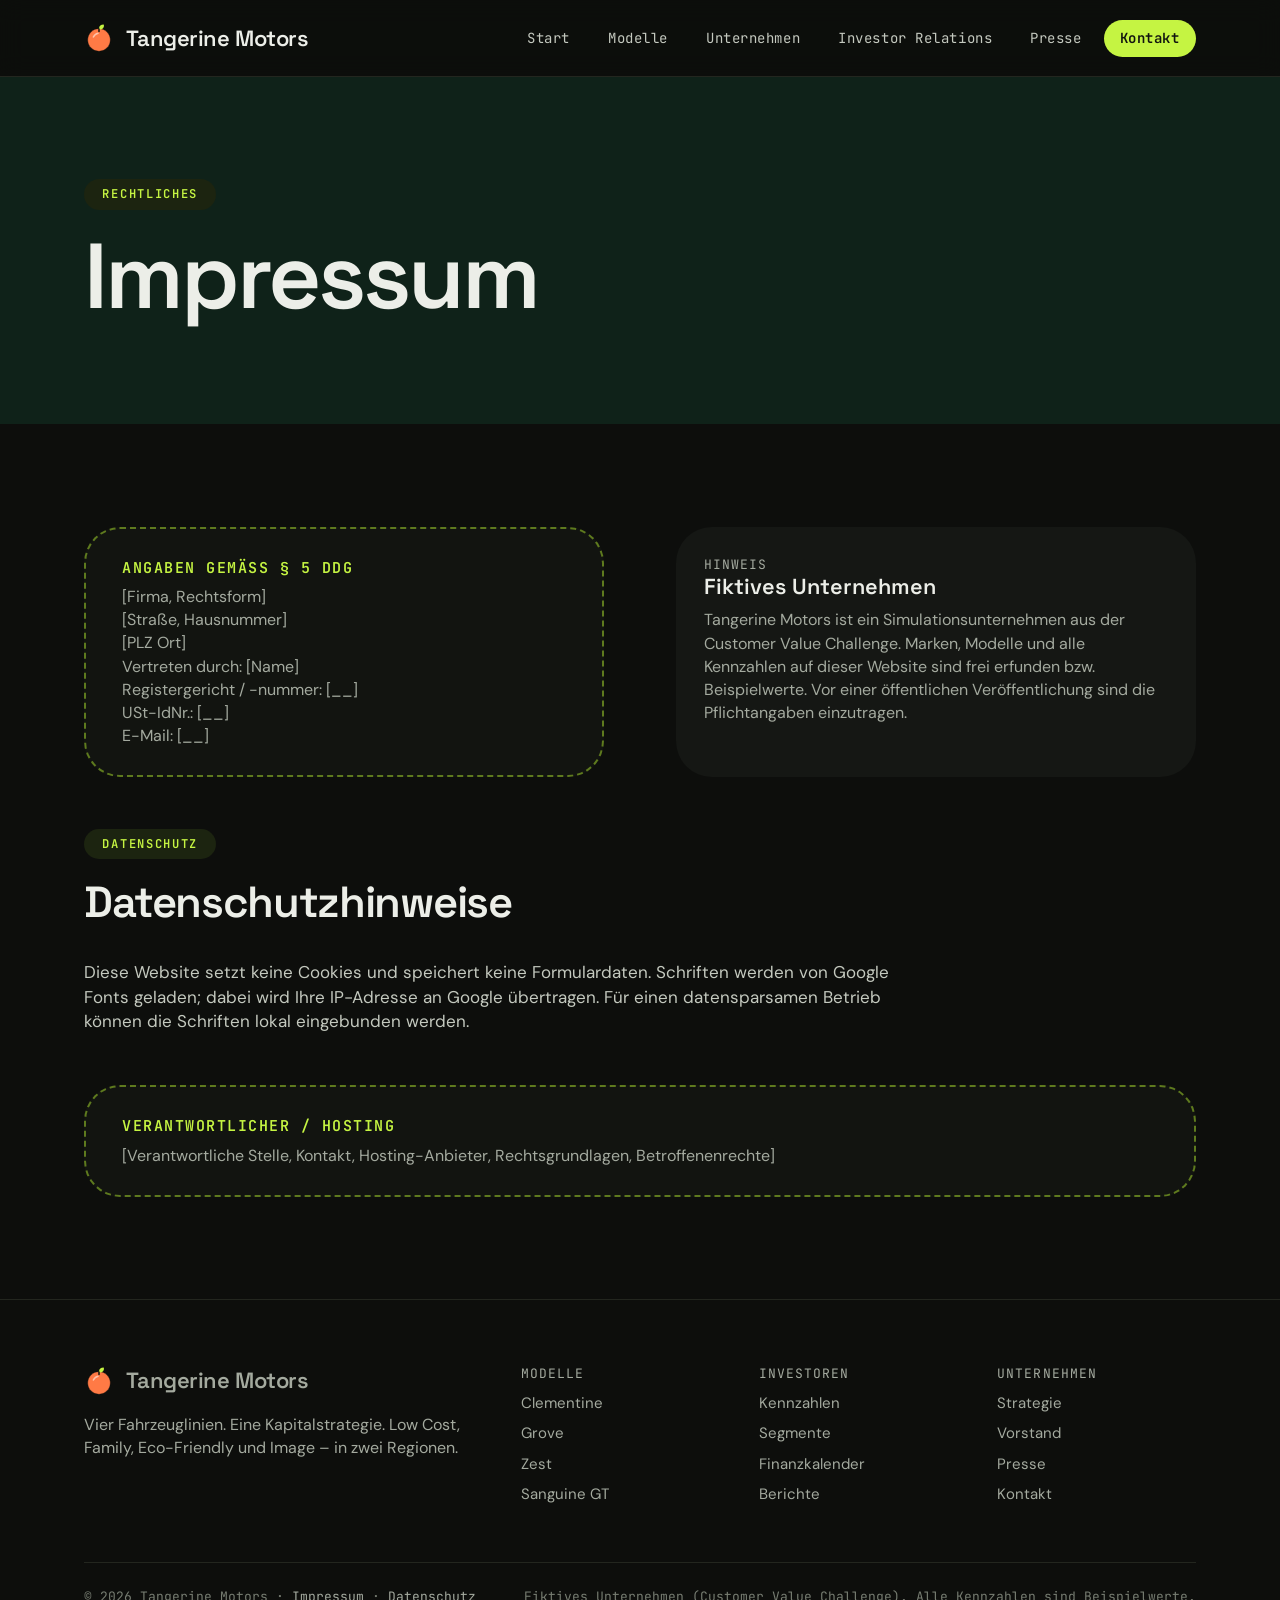
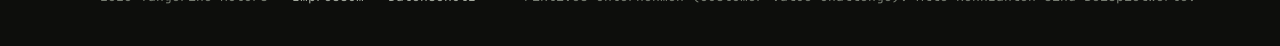
==== impressum.html @ b323f4da "Tangerine Motors Website: Start, Modelle, Unternehmen, Investor Relations, Presse, Kontakt Co-Author" ====
<!DOCTYPE html>
<html lang="de">
<head>
<meta charset="utf-8">
<meta name="viewport" content="width=device-width, initial-scale=1">
<title>Impressum &amp; Datenschutz – Tangerine Motors</title>
<meta name="description" content="Impressum und Datenschutzhinweise von Tangerine Motors.">
<meta name="theme-color" content="#0D0E0C">
<link rel="icon" href="assets/favicon.svg" type="image/svg+xml">
<link rel="preconnect" href="https://fonts.googleapis.com"><link rel="preconnect" href="https://fonts.gstatic.com" crossorigin><link href="https://fonts.googleapis.com/css2?family=Space+Grotesk:wght@400..700&family=DM+Sans:wght@400;600&family=JetBrains+Mono:wght@400;600&display=swap" rel="stylesheet">
<link rel="stylesheet" href="assets/site.css">
</head>
<body>
<a class="skip" href="#main">Zum Inhalt springen</a>
<header class="site-head">
  <div class="wrap">
    <a class="brand" href="index.html" aria-label="Tangerine Motors – Startseite"><svg class="mark" viewBox="0 0 32 32" aria-hidden="true"><circle cx="16" cy="18" r="12" fill="#FF7A45"/><circle cx="16" cy="18" r="12" fill="none" stroke="#12140F" stroke-opacity=".25" stroke-width="1"/><path d="M16 6 C16 3 18 1.5 21 1.5 C22 4.5 20 7 16 7 Z" fill="#C5F442"/><path d="M16 6.5 V9" stroke="#12140F" stroke-width="1.6" stroke-linecap="round"/><path d="M10 15 a7 7 0 0 1 5 -4" stroke="#fff" stroke-opacity=".55" stroke-width="1.6" fill="none" stroke-linecap="round"/></svg><span>Tangerine Motors</span></a>
    <button class="nav-toggle" aria-expanded="false" aria-controls="nav">Menü</button>
    <nav aria-label="Hauptnavigation"><ul class="nav" id="nav"><li><a href="index.html">Start</a></li><li><a href="modelle.html">Modelle</a></li><li><a href="unternehmen.html">Unternehmen</a></li><li><a href="investor-relations.html">Investor Relations</a></li><li><a href="presse.html">Presse</a></li><li><a class="cta" href="kontakt.html">Kontakt</a></li></ul></nav>
  </div>
</header>
<main id="main">

<section class="dark"><div class="wrap"><p class="eyebrow">Rechtliches</p><h1>Impressum</h1></div></section>
<section><div class="wrap grid2">
  <div class="ph"><p class="phtitle">ANGABEN GEMÄSS § 5 DDG</p><p class="small">[Firma, Rechtsform]<br>[Straße, Hausnummer]<br>[PLZ Ort]<br>Vertreten durch: [Name]<br>Registergericht / -nummer: [__]<br>USt-IdNr.: [__]<br>E-Mail: [__]</p></div>
  <div class="soft"><p class="label">Hinweis</p><h3>Fiktives Unternehmen</h3><p class="small">Tangerine Motors ist ein Simulationsunternehmen aus der Customer Value Challenge. Marken, Modelle und alle Kennzahlen auf dieser Website sind frei erfunden bzw. Beispielwerte. Vor einer öffentlichen Veröffentlichung sind die Pflichtangaben einzutragen.</p></div>
</div>
<div class="wrap mt" id="datenschutz"><p class="eyebrow">Datenschutz</p><h2>Datenschutzhinweise</h2>
  <p class="lead">Diese Website setzt keine Cookies und speichert keine Formulardaten. Schriften werden von Google Fonts geladen; dabei wird Ihre IP-Adresse an Google übertragen. Für einen datensparsamen Betrieb können die Schriften lokal eingebunden werden.</p>
  <div class="ph mt"><p class="phtitle">VERANTWORTLICHER / HOSTING</p><p class="small">[Verantwortliche Stelle, Kontakt, Hosting-Anbieter, Rechtsgrundlagen, Betroffenenrechte]</p></div>
</div></section>
</main>
<footer class="site-foot">
  <div class="wrap">
    <div class="cols">
      <div class="stack">
        <a class="brand" href="index.html"><svg class="mark" viewBox="0 0 32 32" aria-hidden="true"><circle cx="16" cy="18" r="12" fill="#FF7A45"/><circle cx="16" cy="18" r="12" fill="none" stroke="#12140F" stroke-opacity=".25" stroke-width="1"/><path d="M16 6 C16 3 18 1.5 21 1.5 C22 4.5 20 7 16 7 Z" fill="#C5F442"/><path d="M16 6.5 V9" stroke="#12140F" stroke-width="1.6" stroke-linecap="round"/><path d="M10 15 a7 7 0 0 1 5 -4" stroke="#fff" stroke-opacity=".55" stroke-width="1.6" fill="none" stroke-linecap="round"/></svg><span>Tangerine Motors</span></a>
        <p class="small">Vier Fahrzeuglinien. Eine Kapitalstrategie. Low Cost, Family, Eco-Friendly und Image – in zwei Regionen.</p>
      </div>
      <div><p class="label">Modelle</p><ul><li><a href="modelle.html#clementine">Clementine</a></li><li><a href="modelle.html#grove">Grove</a></li><li><a href="modelle.html#zest">Zest</a></li><li><a href="modelle.html#sanguine">Sanguine GT</a></li></ul></div>
      <div><p class="label">Investoren</p><ul><li><a href="investor-relations.html#kennzahlen">Kennzahlen</a></li><li><a href="investor-relations.html#segmente">Segmente</a></li><li><a href="investor-relations.html#kalender">Finanzkalender</a></li><li><a href="investor-relations.html#berichte">Berichte</a></li></ul></div>
      <div><p class="label">Unternehmen</p><ul><li><a href="unternehmen.html">Strategie</a></li><li><a href="unternehmen.html#vorstand">Vorstand</a></li><li><a href="presse.html">Presse</a></li><li><a href="kontakt.html">Kontakt</a></li></ul></div>
    </div>
    <div class="legal"><span>© 2026 Tangerine Motors · <a href="impressum.html">Impressum</a> · <a href="impressum.html#datenschutz">Datenschutz</a></span><span>Fiktives Unternehmen (Customer Value Challenge). Alle Kennzahlen sind Beispielwerte.</span></div>
  </div>
</footer>
<script src="assets/site.js"></script>
</body>
</html>
---- assets/site.css ----
/* Tangerine Motors – Designsystem aus der Shareholders Presentation (Customer Value Challenge)
   Schriften: Space Grotesk (Display), DM Sans (Text), JetBrains Mono (Labels/Zahlen)
   Farben:    Grund #0D0E0C · Dunkelgrün #0F2219 · Akzent Lime #C5F442 · Tangerine #FF7A45 */

:root{
  --bg:#0D0E0C; --bg-dark:#0F2219; --soft:#151714; --hl:#1C2410; --hl2:#26331A; --ph:#121410;
  --ink:#ECEEE8; --text:#C4C9BF; --text-dark:#DCE5DC; --muted:#A4AA9F; --faint:#777D72; --line:#23261F;
  --lime:#C5F442; --lime-deep:#5E7A1E; --tangerine:#FF7A45; --on-lime:#12140F;
  --display:'Space Grotesk', Arial, sans-serif; --body:'DM Sans', Arial, sans-serif; --mono:'JetBrains Mono','Courier New',monospace;
  --pad:clamp(20px,6.6vw,128px); --radius:36px; --max:1664px;
}
*{box-sizing:border-box;margin:0;padding:0}
html{scroll-behavior:smooth}
body{font-family:var(--body);background:var(--bg);color:var(--text);font-size:18px;line-height:1.5;-webkit-font-smoothing:antialiased}
img,svg{max-width:100%;display:block}
a{color:inherit}
:focus-visible{outline:3px solid var(--lime);outline-offset:3px;border-radius:6px}
.skip{position:absolute;left:-999px;top:8px;background:var(--lime);color:var(--on-lime);padding:8px 16px;border-radius:40px;z-index:99}
.skip:focus{left:8px}

/* Typo */
h1,h2,h3{font-family:var(--display);color:var(--ink);font-weight:600}
h1{font-size:clamp(48px,7.2vw,120px);line-height:1;letter-spacing:-0.035em}
h2{font-size:clamp(32px,3.4vw,54px);line-height:1.1;letter-spacing:-0.03em;margin-bottom:clamp(24px,2.6vw,44px);max-width:22ch}
h3{font-size:clamp(21px,1.7vw,30px);line-height:1.2;margin-bottom:8px}
p{max-width:68ch}
.eyebrow{display:inline-block;font-family:var(--mono);font-size:clamp(12px,.95vw,16px);font-weight:600;color:var(--lime);letter-spacing:.14em;background:var(--hl);border-radius:40px;padding:6px 18px;margin-bottom:20px;text-transform:uppercase}
.sub{font-size:clamp(19px,1.7vw,30px);color:var(--text-dark);margin-top:24px;max-width:40ch;line-height:1.35}
.lead{font-size:clamp(17px,1.3vw,22px);line-height:1.45}
.small{font-size:16px;line-height:1.45;color:var(--muted)}
.label{font-family:var(--mono);font-size:13px;color:var(--muted);letter-spacing:.08em;text-transform:uppercase}
.val{font-family:var(--mono);font-size:clamp(24px,2vw,36px);font-weight:600;color:var(--lime);line-height:1.25;letter-spacing:-.02em}
.big{font-family:var(--mono);font-size:clamp(40px,4.2vw,72px);font-weight:600;color:var(--lime);line-height:1.05;letter-spacing:-.04em;margin-bottom:10px}
.flag{font-family:var(--mono);font-size:12px;letter-spacing:.06em;color:var(--tangerine);border:1px solid var(--tangerine);border-radius:40px;padding:2px 10px;display:inline-block;vertical-align:middle}

/* Layout */
.wrap{max-width:calc(var(--max) + 2*var(--pad));margin:0 auto;padding:0 var(--pad)}
section{padding:clamp(64px,8vw,128px) 0}
section.dark{background:var(--bg-dark);color:var(--text-dark)}
section.accent{background:var(--lime);color:var(--on-lime)}
section.accent h1,section.accent h2,section.accent h3{color:var(--on-lime)}
section.accent .eyebrow{background:var(--on-lime)}
section.accent .big{color:var(--on-lime)}
section.accent .sub,section.accent .lead{color:#2A3310}
.row{display:flex;gap:clamp(24px,3vw,56px);flex-wrap:wrap}
.row>*{flex:1 1 280px}
.grid2{display:grid;grid-template-columns:repeat(2,1fr);gap:36px 72px}
.grid3{display:grid;grid-template-columns:repeat(3,1fr);gap:36px 56px}
.grid4{display:grid;grid-template-columns:repeat(4,1fr);gap:24px}
@media (max-width:1000px){.grid3,.grid4{grid-template-columns:repeat(2,1fr)}}
@media (max-width:640px){.grid2,.grid3,.grid4{grid-template-columns:1fr}}
.soft{background:var(--soft);border-radius:var(--radius);padding:clamp(24px,2.2vw,40px)}
.hl{background:var(--hl);border-radius:var(--radius);padding:clamp(24px,2.2vw,40px)}
.hl h3{color:var(--lime)} .hl .small{color:var(--text-dark)}
.ph{border:2px dashed var(--lime-deep);border-radius:var(--radius);background:var(--ph);padding:28px 36px}
.ph .phtitle{font-family:var(--mono);font-size:15px;font-weight:600;color:var(--lime);letter-spacing:.1em;margin-bottom:6px}
.item{display:flex;flex-direction:column}
.stack>*+*{margin-top:16px}
.mt{margin-top:clamp(32px,4vw,64px)}

/* Header */
.site-head{position:sticky;top:0;z-index:50;background:rgba(13,14,12,.86);backdrop-filter:blur(12px);-webkit-backdrop-filter:blur(12px);border-bottom:1px solid var(--line)}
.site-head .wrap{display:flex;align-items:center;justify-content:space-between;height:76px;gap:24px}
.brand{display:flex;align-items:center;gap:12px;text-decoration:none;font-family:var(--display);font-weight:600;font-size:22px;color:var(--ink);letter-spacing:-.02em}
.brand .mark{width:30px;height:30px}
.brand small{font-family:var(--mono);font-size:11px;color:var(--muted);letter-spacing:.18em;font-weight:400}
.nav{display:flex;gap:6px;list-style:none;align-items:center}
.nav a{display:block;text-decoration:none;font-family:var(--mono);font-size:14px;letter-spacing:.04em;color:var(--text);padding:8px 16px;border-radius:40px}
.nav a:hover{color:var(--ink);background:var(--soft)}
.nav a[aria-current="page"]{background:var(--hl);color:var(--lime)}
.nav a.cta{background:var(--lime);color:var(--on-lime);font-weight:600}
.nav-toggle{display:none;background:var(--soft);border:0;color:var(--ink);font-family:var(--mono);font-size:14px;padding:10px 18px;border-radius:40px;cursor:pointer}
@media (max-width:980px){
  .nav-toggle{display:block}
  .nav{display:none;position:absolute;top:76px;left:0;right:0;flex-direction:column;align-items:stretch;background:var(--bg);border-bottom:1px solid var(--line);padding:16px var(--pad) 24px}
  .nav.open{display:flex}
  .nav a{font-size:17px;padding:14px 18px}
}

/* Buttons */
.btn{display:inline-flex;align-items:center;gap:10px;font-family:var(--mono);font-weight:600;font-size:15px;letter-spacing:.04em;text-decoration:none;padding:14px 26px;border-radius:40px;background:var(--lime);color:var(--on-lime);border:0;cursor:pointer}
.btn.ghost{background:transparent;color:var(--ink);box-shadow:inset 0 0 0 2px var(--lime-deep)}
.btn.ghost:hover{box-shadow:inset 0 0 0 2px var(--lime)}
.btn:hover{filter:brightness(1.06)}
section.accent .btn{background:var(--on-lime);color:var(--lime)}
.actions{display:flex;gap:14px;flex-wrap:wrap;margin-top:36px}

/* Hero */
.hero{position:relative;overflow:hidden;padding-top:clamp(72px,9vw,150px);padding-bottom:clamp(72px,9vw,150px)}
.hero .car{width:min(760px,90%);margin:clamp(32px,4vw,64px) 0 0 auto}
.hero .road{height:2px;background:linear-gradient(90deg,transparent,var(--lime-deep) 30%,var(--lime-deep) 70%,transparent);margin-top:-6px}
.ticker{display:flex;gap:48px;flex-wrap:wrap;margin-top:56px;padding-top:28px;border-top:1px solid #1F3A2B}
.ticker .item{min-width:150px}

/* Agenda-Balken (aus der Agenda-Folie) */
.bar{display:flex;gap:6px;border-radius:40px;overflow:hidden}
.seg{background:var(--hl);padding:20px 16px;text-align:center;font-family:var(--mono);font-weight:600;color:var(--lime);font-size:clamp(16px,1.5vw,26px)}
.seg:nth-child(even){background:var(--hl2)}
.under{display:flex;gap:6px;margin-top:22px}
.under .item h3{font-size:clamp(16px,1.4vw,24px)}
@media (max-width:760px){.bar,.under{flex-direction:column;border-radius:24px}.bar .seg{flex:1 1 auto!important}.under{display:none}.seg span{display:inline}}
.seg span{display:none;font-weight:400;color:var(--text-dark);margin-left:10px}

/* Modellkarten */
.models{display:grid;grid-template-columns:repeat(4,1fr);gap:20px}
@media (max-width:1100px){.models{grid-template-columns:repeat(2,1fr)}}
@media (max-width:600px){.models{grid-template-columns:1fr}}
.model-card{background:var(--soft);border-radius:var(--radius);padding:28px;text-decoration:none;display:flex;flex-direction:column;gap:10px;transition:background .2s,transform .2s;border:1px solid transparent}
.model-card:hover{background:var(--hl);transform:translateY(-3px);border-color:var(--lime-deep)}
.model-card .car{margin:12px -8px 8px}
.model-card .more{font-family:var(--mono);font-size:14px;color:var(--lime);margin-top:auto;padding-top:8px}

/* Modellseite */
.model{display:grid;grid-template-columns:1.1fr 1fr;gap:clamp(32px,4vw,72px);align-items:center;padding:clamp(48px,6vw,96px) 0;border-top:1px solid var(--line)}
.model:first-of-type{border-top:0}
@media (max-width:900px){.model{grid-template-columns:1fr}}
.model .stage{background:radial-gradient(120% 90% at 50% 100%,#1C2410 0%,var(--bg) 70%);border-radius:var(--radius);padding:clamp(24px,4vw,64px) clamp(16px,3vw,48px)}
.profile{display:grid;grid-template-columns:1fr 1fr;gap:14px 36px;margin-top:28px}
@media (max-width:520px){.profile{grid-template-columns:1fr}}
.meter .top{display:flex;justify-content:space-between;align-items:baseline}
.meter .num{font-family:var(--mono);color:var(--lime);font-weight:600;font-size:15px}
.meter .track{height:8px;border-radius:8px;background:#20241D;margin-top:6px;overflow:hidden}
.meter .fill{height:100%;background:var(--lime);border-radius:8px}
.pair{display:flex;justify-content:space-between;align-items:center;gap:20px;padding:10px 0;border-bottom:1px solid #2A361C}
.pair:last-child{border-bottom:0}
.pair .val{font-size:22px}
.tabs{display:flex;gap:8px;flex-wrap:wrap;margin-bottom:12px}
.tabs a{font-family:var(--mono);font-size:14px;text-decoration:none;padding:8px 18px;border-radius:40px;background:var(--soft)}
.tabs a:hover{background:var(--hl);color:var(--lime)}

/* Kennzahlen */
.kpi .big{font-size:clamp(34px,3.2vw,56px)}
.delta{font-family:var(--mono);font-size:14px;color:var(--lime)}
.delta.neg{color:var(--tangerine)}
.chart{background:var(--soft);border-radius:var(--radius);padding:clamp(20px,2.4vw,40px)}
.chart svg{width:100%;height:auto}
.chart-head{display:flex;justify-content:space-between;align-items:flex-start;gap:16px;flex-wrap:wrap;margin-bottom:18px}
.seg-toggle{display:inline-flex;background:var(--bg);border-radius:40px;padding:4px}
.seg-toggle button{font-family:var(--mono);font-size:13px;letter-spacing:.04em;border:0;background:transparent;color:var(--muted);padding:8px 16px;border-radius:40px;cursor:pointer}
.seg-toggle button[aria-pressed="true"]{background:var(--lime);color:var(--on-lime);font-weight:600}
table{width:100%;border-collapse:collapse;font-size:16px}
th,td{text-align:right;padding:14px 12px;border-bottom:1px solid var(--line)}
th:first-child,td:first-child{text-align:left}
thead th{font-family:var(--mono);font-size:12px;letter-spacing:.08em;color:var(--muted);font-weight:400;text-transform:uppercase}
td.num{font-family:var(--mono);color:var(--ink)}
tr.total td{color:var(--lime);font-weight:600;border-bottom:0}
.table-wrap{overflow-x:auto}

/* Listen (Kalender, Berichte, News) */
.list{list-style:none;border-top:1px solid var(--line)}
.list li{display:grid;grid-template-columns:180px 1fr auto;gap:24px;align-items:center;padding:20px 0;border-bottom:1px solid var(--line)}
@media (max-width:700px){.list li{grid-template-columns:1fr}}
.list .date{font-family:var(--mono);color:var(--lime);font-size:15px}
.list .tag{font-family:var(--mono);font-size:12px;letter-spacing:.06em;color:var(--muted);background:var(--soft);border-radius:40px;padding:4px 12px}
.list a.dl{font-family:var(--mono);font-size:14px;color:var(--lime);text-decoration:none}

/* Personen */
.person{display:flex;flex-direction:column;gap:6px}
.avatar{width:72px;height:72px;border-radius:50%;background:var(--hl);display:grid;place-items:center;font-family:var(--mono);font-weight:600;color:var(--lime);font-size:22px;margin-bottom:10px;border:2px solid var(--lime-deep)}

/* Formulare */
form .field{display:flex;flex-direction:column;gap:8px;margin-bottom:18px}
input,select,textarea{font:inherit;color:var(--ink);background:var(--bg);border:1px solid #2C3128;border-radius:18px;padding:14px 18px}
input:focus,select:focus,textarea:focus{border-color:var(--lime);outline:none}
textarea{min-height:140px;resize:vertical}
.notice{font-family:var(--mono);font-size:14px;color:var(--lime);margin-top:14px;min-height:20px}

/* Footer */
.site-foot{border-top:1px solid var(--line);padding:64px 0 40px;font-size:15px}
.site-foot .cols{display:grid;grid-template-columns:2fr 1fr 1fr 1fr;gap:40px}
@media (max-width:800px){.site-foot .cols{grid-template-columns:1fr 1fr}}
.site-foot ul{list-style:none}
.site-foot li{margin:8px 0}
.site-foot a{text-decoration:none;color:var(--muted)}
.site-foot a:hover{color:var(--lime)}
.site-foot .legal{margin-top:48px;padding-top:24px;border-top:1px solid var(--line);display:flex;justify-content:space-between;gap:24px;flex-wrap:wrap;font-family:var(--mono);font-size:13px;color:var(--faint)}

@media (prefers-reduced-motion:reduce){*{transition:none!important;scroll-behavior:auto!important}}
.model .stage img{width:100%;height:auto}
@media (max-width:640px){.ticker{display:grid;grid-template-columns:1fr 1fr;gap:24px}}
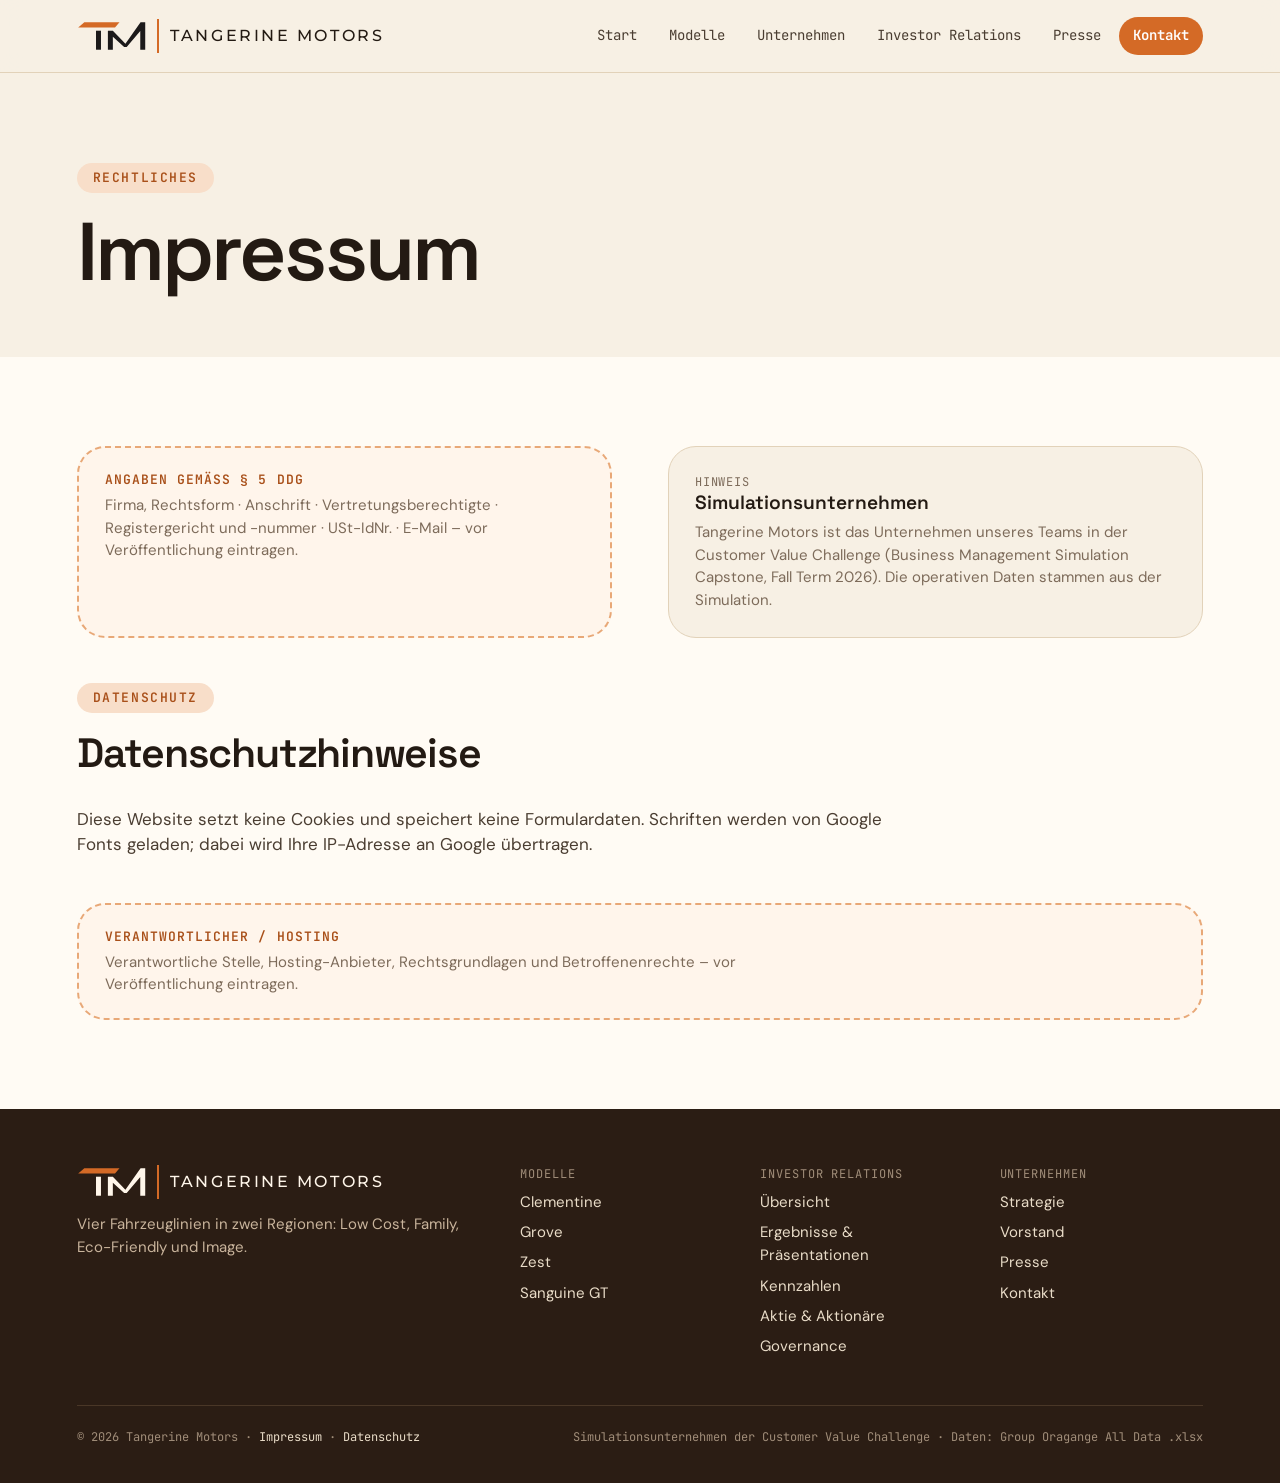
==== commit 0e517645: "Orange/Creme-Redesign, Logo, IR-Bereich nach Aston-Martin-Vorbild, Werte aus der Simulations-Excel -" ====
--- a/impressum.html
+++ b/impressum.html
@@ -4,47 +4,46 @@
 <meta charset="utf-8">
 <meta name="viewport" content="width=device-width, initial-scale=1">
 <title>Impressum &amp; Datenschutz – Tangerine Motors</title>
-<meta name="description" content="Impressum und Datenschutzhinweise von Tangerine Motors.">
-<meta name="theme-color" content="#0D0E0C">
+<meta name="description" content="Impressum und Datenschutzhinweise.">
+<meta name="theme-color" content="#F7F0E4">
 <link rel="icon" href="assets/favicon.svg" type="image/svg+xml">
-<link rel="preconnect" href="https://fonts.googleapis.com"><link rel="preconnect" href="https://fonts.gstatic.com" crossorigin><link href="https://fonts.googleapis.com/css2?family=Space+Grotesk:wght@400..700&family=DM+Sans:wght@400;600&family=JetBrains+Mono:wght@400;600&display=swap" rel="stylesheet">
+<link rel="preconnect" href="https://fonts.googleapis.com"><link rel="preconnect" href="https://fonts.gstatic.com" crossorigin><link href="https://fonts.googleapis.com/css2?family=Space+Grotesk:wght@400..700&family=DM+Sans:wght@400;600&family=JetBrains+Mono:wght@400;600&family=Montserrat:wght@500&display=swap" rel="stylesheet">
 <link rel="stylesheet" href="assets/site.css">
 </head>
 <body>
 <a class="skip" href="#main">Zum Inhalt springen</a>
 <header class="site-head">
   <div class="wrap">
-    <a class="brand" href="index.html" aria-label="Tangerine Motors – Startseite"><svg class="mark" viewBox="0 0 32 32" aria-hidden="true"><circle cx="16" cy="18" r="12" fill="#FF7A45"/><circle cx="16" cy="18" r="12" fill="none" stroke="#12140F" stroke-opacity=".25" stroke-width="1"/><path d="M16 6 C16 3 18 1.5 21 1.5 C22 4.5 20 7 16 7 Z" fill="#C5F442"/><path d="M16 6.5 V9" stroke="#12140F" stroke-width="1.6" stroke-linecap="round"/><path d="M10 15 a7 7 0 0 1 5 -4" stroke="#fff" stroke-opacity=".55" stroke-width="1.6" fill="none" stroke-linecap="round"/></svg><span>Tangerine Motors</span></a>
+    <a class="brand" href="index.html" aria-label="Tangerine Motors – Startseite"><svg class="mark" viewBox="-4 -4 234 101" aria-hidden="true"><path fill="#D46A26" d="M0 17.7 L20.7 0 H139 L124 17.7 Z"/><rect x="60" y="28.7" width="16.7" height="64" fill="#1C1A1A"/><path fill="#1C1A1A" d="M100 92.7 V28.7 H116.7 L159 72.7 L210 0 H225.7 V92.7 H209 V29.3 L163.3 83.3 H154.7 L116.7 49.3 V92.7 Z"/></svg><span class="div" aria-hidden="true"></span><span class="word">TANGERINE MOTORS</span></a>
     <button class="nav-toggle" aria-expanded="false" aria-controls="nav">Menü</button>
-    <nav aria-label="Hauptnavigation"><ul class="nav" id="nav"><li><a href="index.html">Start</a></li><li><a href="modelle.html">Modelle</a></li><li><a href="unternehmen.html">Unternehmen</a></li><li><a href="investor-relations.html">Investor Relations</a></li><li><a href="presse.html">Presse</a></li><li><a class="cta" href="kontakt.html">Kontakt</a></li></ul></nav>
+    <nav aria-label="Hauptnavigation"><ul class="nav" id="nav"><li><a href="index.html">Start</a></li><li><a href="modelle.html">Modelle</a></li><li><a href="unternehmen.html">Unternehmen</a></li><li><a href="investoren.html">Investor Relations</a></li><li><a href="presse.html">Presse</a></li><li><a class="cta" href="kontakt.html">Kontakt</a></li></ul></nav>
   </div>
 </header>
+
 <main id="main">
 
-<section class="dark"><div class="wrap"><p class="eyebrow">Rechtliches</p><h1>Impressum</h1></div></section>
-<section><div class="wrap grid2">
-  <div class="ph"><p class="phtitle">ANGABEN GEMÄSS § 5 DDG</p><p class="small">[Firma, Rechtsform]<br>[Straße, Hausnummer]<br>[PLZ Ort]<br>Vertreten durch: [Name]<br>Registergericht / -nummer: [__]<br>USt-IdNr.: [__]<br>E-Mail: [__]</p></div>
-  <div class="soft"><p class="label">Hinweis</p><h3>Fiktives Unternehmen</h3><p class="small">Tangerine Motors ist ein Simulationsunternehmen aus der Customer Value Challenge. Marken, Modelle und alle Kennzahlen auf dieser Website sind frei erfunden bzw. Beispielwerte. Vor einer öffentlichen Veröffentlichung sind die Pflichtangaben einzutragen.</p></div>
+<section class="hero" style="padding-bottom:clamp(40px,5vw,72px)"><div class="wrap"><p class="eyebrow">Rechtliches</p><h1>Impressum</h1></div></section>
+<section class="paper"><div class="wrap grid2">
+  <div class="ph"><p class="phtitle">ANGABEN GEMÄSS § 5 DDG</p><p class="small">Firma, Rechtsform · Anschrift · Vertretungsberechtigte · Registergericht und -nummer · USt-IdNr. · E-Mail – vor Veröffentlichung eintragen.</p></div>
+  <div class="card"><p class="label">Hinweis</p><h3>Simulationsunternehmen</h3><p class="small">Tangerine Motors ist das Unternehmen unseres Teams in der Customer Value Challenge (Business Management Simulation Capstone, Fall Term 2026). Die operativen Daten stammen aus der Simulation.</p></div>
 </div>
 <div class="wrap mt" id="datenschutz"><p class="eyebrow">Datenschutz</p><h2>Datenschutzhinweise</h2>
-  <p class="lead">Diese Website setzt keine Cookies und speichert keine Formulardaten. Schriften werden von Google Fonts geladen; dabei wird Ihre IP-Adresse an Google übertragen. Für einen datensparsamen Betrieb können die Schriften lokal eingebunden werden.</p>
-  <div class="ph mt"><p class="phtitle">VERANTWORTLICHER / HOSTING</p><p class="small">[Verantwortliche Stelle, Kontakt, Hosting-Anbieter, Rechtsgrundlagen, Betroffenenrechte]</p></div>
+  <p class="lead">Diese Website setzt keine Cookies und speichert keine Formulardaten. Schriften werden von Google Fonts geladen; dabei wird Ihre IP-Adresse an Google übertragen.</p>
+  <div class="ph mt"><p class="phtitle">VERANTWORTLICHER / HOSTING</p><p class="small">Verantwortliche Stelle, Hosting-Anbieter, Rechtsgrundlagen und Betroffenenrechte – vor Veröffentlichung eintragen.</p></div>
 </div></section>
 </main>
 <footer class="site-foot">
   <div class="wrap">
     <div class="cols">
-      <div class="stack">
-        <a class="brand" href="index.html"><svg class="mark" viewBox="0 0 32 32" aria-hidden="true"><circle cx="16" cy="18" r="12" fill="#FF7A45"/><circle cx="16" cy="18" r="12" fill="none" stroke="#12140F" stroke-opacity=".25" stroke-width="1"/><path d="M16 6 C16 3 18 1.5 21 1.5 C22 4.5 20 7 16 7 Z" fill="#C5F442"/><path d="M16 6.5 V9" stroke="#12140F" stroke-width="1.6" stroke-linecap="round"/><path d="M10 15 a7 7 0 0 1 5 -4" stroke="#fff" stroke-opacity=".55" stroke-width="1.6" fill="none" stroke-linecap="round"/></svg><span>Tangerine Motors</span></a>
-        <p class="small">Vier Fahrzeuglinien. Eine Kapitalstrategie. Low Cost, Family, Eco-Friendly und Image – in zwei Regionen.</p>
-      </div>
+      <div class="stack"><a class="brand" href="index.html" aria-label="Tangerine Motors – Startseite"><svg class="mark" viewBox="-4 -4 234 101" aria-hidden="true"><path fill="#D46A26" d="M0 17.7 L20.7 0 H139 L124 17.7 Z"/><rect x="60" y="28.7" width="16.7" height="64" fill="#1C1A1A"/><path fill="#1C1A1A" d="M100 92.7 V28.7 H116.7 L159 72.7 L210 0 H225.7 V92.7 H209 V29.3 L163.3 83.3 H154.7 L116.7 49.3 V92.7 Z"/></svg><span class="div" aria-hidden="true"></span><span class="word">TANGERINE MOTORS</span></a><p class="small" style="color:#C9B49C">Vier Fahrzeuglinien in zwei Regionen: Low Cost, Family, Eco-Friendly und Image.</p></div>
       <div><p class="label">Modelle</p><ul><li><a href="modelle.html#clementine">Clementine</a></li><li><a href="modelle.html#grove">Grove</a></li><li><a href="modelle.html#zest">Zest</a></li><li><a href="modelle.html#sanguine">Sanguine GT</a></li></ul></div>
-      <div><p class="label">Investoren</p><ul><li><a href="investor-relations.html#kennzahlen">Kennzahlen</a></li><li><a href="investor-relations.html#segmente">Segmente</a></li><li><a href="investor-relations.html#kalender">Finanzkalender</a></li><li><a href="investor-relations.html#berichte">Berichte</a></li></ul></div>
-      <div><p class="label">Unternehmen</p><ul><li><a href="unternehmen.html">Strategie</a></li><li><a href="unternehmen.html#vorstand">Vorstand</a></li><li><a href="presse.html">Presse</a></li><li><a href="kontakt.html">Kontakt</a></li></ul></div>
+      <div><p class="label">Investor Relations</p><ul><li><a href="investoren.html">Übersicht</a></li><li><a href="investoren-ergebnisse.html">Ergebnisse & Präsentationen</a></li><li><a href="investoren-kennzahlen.html">Kennzahlen</a></li><li><a href="investoren-aktionaere.html">Aktie & Aktionäre</a></li><li><a href="investoren-governance.html">Governance</a></li></ul></div>
+      <div><p class="label">Unternehmen</p><ul><li><a href="unternehmen.html">Strategie</a></li><li><a href="investoren-governance.html">Vorstand</a></li><li><a href="presse.html">Presse</a></li><li><a href="kontakt.html">Kontakt</a></li></ul></div>
     </div>
-    <div class="legal"><span>© 2026 Tangerine Motors · <a href="impressum.html">Impressum</a> · <a href="impressum.html#datenschutz">Datenschutz</a></span><span>Fiktives Unternehmen (Customer Value Challenge). Alle Kennzahlen sind Beispielwerte.</span></div>
+    <div class="legal"><span>© 2026 Tangerine Motors · <a href="impressum.html">Impressum</a> · <a href="impressum.html#datenschutz">Datenschutz</a></span><span>Simulationsunternehmen der Customer Value Challenge · Daten: Group Oragange All Data .xlsx</span></div>
   </div>
 </footer>
+<script src="assets/data.js"></script>
 <script src="assets/site.js"></script>
 </body>
 </html>
--- a/assets/site.css
+++ b/assets/site.css
@@ -1,180 +1,228 @@
-/* Tangerine Motors – Designsystem aus der Shareholders Presentation (Customer Value Challenge)
-   Schriften: Space Grotesk (Display), DM Sans (Text), JetBrains Mono (Labels/Zahlen)
-   Farben:    Grund #0D0E0C · Dunkelgrün #0F2219 · Akzent Lime #C5F442 · Tangerine #FF7A45 */
-
+/* Tangerine Motors – Orange & Creme
+   Typografie aus der FY26-Präsentation: Space Grotesk (Display), DM Sans (Text), JetBrains Mono (Labels/Zahlen) */
 :root{
-  --bg:#0D0E0C; --bg-dark:#0F2219; --soft:#151714; --hl:#1C2410; --hl2:#26331A; --ph:#121410;
-  --ink:#ECEEE8; --text:#C4C9BF; --text-dark:#DCE5DC; --muted:#A4AA9F; --faint:#777D72; --line:#23261F;
-  --lime:#C5F442; --lime-deep:#5E7A1E; --tangerine:#FF7A45; --on-lime:#12140F;
-  --display:'Space Grotesk', Arial, sans-serif; --body:'DM Sans', Arial, sans-serif; --mono:'JetBrains Mono','Courier New',monospace;
-  --pad:clamp(20px,6.6vw,128px); --radius:36px; --max:1664px;
+  --bg:#F7F0E4; --paper:#FFFBF4; --card:#EFE3D0; --card2:#E7D5BA; --line:#E2D2B9;
+  --ink:#231A13; --text:#4A3D31; --muted:#7D6B5A; --faint:#A08D79;
+  --orange:#D46A26; --orange-deep:#A9501A; --orange-soft:#F8DEC9; --espresso:#2B1D14; --cream-on-dark:#F4E7D3;
+  --brand:'Montserrat', Arial, sans-serif; --display:'Space Grotesk', Arial, sans-serif; --body:'DM Sans', Arial, sans-serif; --mono:'JetBrains Mono','Courier New',monospace;
+  --pad:clamp(20px,6vw,112px); --radius:28px; --max:1320px;
 }
-*{box-sizing:border-box;margin:0;padding:0}
-html{scroll-behavior:smooth}
-body{font-family:var(--body);background:var(--bg);color:var(--text);font-size:18px;line-height:1.5;-webkit-font-smoothing:antialiased}
+*{box-sizing:border-box;margin:0;padding:0;min-width:0}
+html{scroll-behavior:smooth;scroll-padding-top:120px}
+body{font-family:var(--body);background:var(--bg);color:var(--text);font-size:17px;line-height:1.55;-webkit-font-smoothing:antialiased;overflow-x:clip}
 img,svg{max-width:100%;display:block}
 a{color:inherit}
-:focus-visible{outline:3px solid var(--lime);outline-offset:3px;border-radius:6px}
-.skip{position:absolute;left:-999px;top:8px;background:var(--lime);color:var(--on-lime);padding:8px 16px;border-radius:40px;z-index:99}
+p a,li a{color:var(--orange-deep)}
+:focus-visible{outline:3px solid var(--orange);outline-offset:3px;border-radius:6px}
+.skip{position:absolute;left:-999px;top:8px;background:var(--orange);color:#fff;padding:8px 16px;border-radius:40px;z-index:99}
 .skip:focus{left:8px}
 
-/* Typo */
-h1,h2,h3{font-family:var(--display);color:var(--ink);font-weight:600}
-h1{font-size:clamp(48px,7.2vw,120px);line-height:1;letter-spacing:-0.035em}
-h2{font-size:clamp(32px,3.4vw,54px);line-height:1.1;letter-spacing:-0.03em;margin-bottom:clamp(24px,2.6vw,44px);max-width:22ch}
-h3{font-size:clamp(21px,1.7vw,30px);line-height:1.2;margin-bottom:8px}
-p{max-width:68ch}
-.eyebrow{display:inline-block;font-family:var(--mono);font-size:clamp(12px,.95vw,16px);font-weight:600;color:var(--lime);letter-spacing:.14em;background:var(--hl);border-radius:40px;padding:6px 18px;margin-bottom:20px;text-transform:uppercase}
-.sub{font-size:clamp(19px,1.7vw,30px);color:var(--text-dark);margin-top:24px;max-width:40ch;line-height:1.35}
-.lead{font-size:clamp(17px,1.3vw,22px);line-height:1.45}
-.small{font-size:16px;line-height:1.45;color:var(--muted)}
-.label{font-family:var(--mono);font-size:13px;color:var(--muted);letter-spacing:.08em;text-transform:uppercase}
-.val{font-family:var(--mono);font-size:clamp(24px,2vw,36px);font-weight:600;color:var(--lime);line-height:1.25;letter-spacing:-.02em}
-.big{font-family:var(--mono);font-size:clamp(40px,4.2vw,72px);font-weight:600;color:var(--lime);line-height:1.05;letter-spacing:-.04em;margin-bottom:10px}
-.flag{font-family:var(--mono);font-size:12px;letter-spacing:.06em;color:var(--tangerine);border:1px solid var(--tangerine);border-radius:40px;padding:2px 10px;display:inline-block;vertical-align:middle}
-
-/* Layout */
+h1,h2,h3{font-family:var(--display);color:var(--ink);font-weight:600;text-wrap:balance}
+h1{font-size:clamp(42px,6.4vw,96px);line-height:1;letter-spacing:-.035em}
+h2{font-size:clamp(28px,3.2vw,46px);line-height:1.1;letter-spacing:-.03em;margin-bottom:clamp(20px,2.4vw,36px);max-width:24ch}
+h3{font-size:clamp(19px,1.5vw,24px);line-height:1.25;margin-bottom:6px}
+p{max-width:70ch}
+.eyebrow{display:inline-block;font-family:var(--mono);font-size:13px;font-weight:600;color:var(--orange-deep);letter-spacing:.12em;background:var(--orange-soft);border-radius:40px;padding:5px 16px;margin-bottom:18px;text-transform:uppercase}
+.sub{font-size:clamp(18px,1.5vw,24px);color:var(--text);margin-top:20px;max-width:46ch;line-height:1.4}
+.lead{font-size:clamp(17px,1.2vw,20px);line-height:1.5}
+.small{font-size:15px;line-height:1.5;color:var(--muted)}
+.label{font-family:var(--mono);font-size:12px;color:var(--muted);letter-spacing:.08em;text-transform:uppercase}
+.val{font-family:var(--mono);font-size:clamp(22px,1.8vw,30px);font-weight:600;color:var(--ink);line-height:1.25;letter-spacing:-.02em;white-space:nowrap}
+.big{font-family:var(--mono);font-size:clamp(36px,3.6vw,58px);font-weight:600;color:var(--orange-deep);line-height:1.05;letter-spacing:-.04em;margin-bottom:8px;white-space:nowrap}
+.src{font-family:var(--mono);font-size:12px;color:var(--faint);margin-top:12px}
+.flag{font-family:var(--mono);font-size:11px;letter-spacing:.05em;color:var(--orange-deep);border:1px solid var(--orange);border-radius:40px;padding:1px 9px;display:inline-block;vertical-align:middle;white-space:nowrap}
+.na{color:var(--faint);font-style:italic}
+
 .wrap{max-width:calc(var(--max) + 2*var(--pad));margin:0 auto;padding:0 var(--pad)}
-section{padding:clamp(64px,8vw,128px) 0}
-section.dark{background:var(--bg-dark);color:var(--text-dark)}
-section.accent{background:var(--lime);color:var(--on-lime)}
-section.accent h1,section.accent h2,section.accent h3{color:var(--on-lime)}
-section.accent .eyebrow{background:var(--on-lime)}
-section.accent .big{color:var(--on-lime)}
-section.accent .sub,section.accent .lead{color:#2A3310}
-.row{display:flex;gap:clamp(24px,3vw,56px);flex-wrap:wrap}
+section{padding:clamp(56px,7vw,112px) 0}
+section.paper{background:var(--paper)}
+section.dark{background:var(--espresso);color:var(--cream-on-dark)}
+section.dark h1,section.dark h2,section.dark h3{color:#FFF6EA}
+section.dark .small,section.dark .label{color:#C9B49C}
+section.dark .eyebrow{background:#43301F;color:#FFB27E}
+section.dark .big{color:#FF9A57}
+section.dark .val{color:#FFF6EA}
+section.orange{background:var(--orange);color:#2B1407}
+section.orange h1,section.orange h2,section.orange h3{color:#1F0F05}
+section.orange .eyebrow{background:#1F0F05;color:var(--orange-soft)}
+section.orange .big{color:#1F0F05}
+section.orange .sub,section.orange .lead{color:#3A1C08}
+.row{display:flex;gap:clamp(24px,3vw,48px);flex-wrap:wrap}
 .row>*{flex:1 1 280px}
-.grid2{display:grid;grid-template-columns:repeat(2,1fr);gap:36px 72px}
-.grid3{display:grid;grid-template-columns:repeat(3,1fr);gap:36px 56px}
-.grid4{display:grid;grid-template-columns:repeat(4,1fr);gap:24px}
-@media (max-width:1000px){.grid3,.grid4{grid-template-columns:repeat(2,1fr)}}
+.grid2{display:grid;grid-template-columns:repeat(2,minmax(0,1fr));gap:32px 56px}
+.grid3{display:grid;grid-template-columns:repeat(3,minmax(0,1fr));gap:28px 40px}
+.grid4{display:grid;grid-template-columns:repeat(4,minmax(0,1fr));gap:20px}
+@media (max-width:1000px){.grid3,.grid4{grid-template-columns:repeat(2,minmax(0,1fr))}}
 @media (max-width:640px){.grid2,.grid3,.grid4{grid-template-columns:1fr}}
-.soft{background:var(--soft);border-radius:var(--radius);padding:clamp(24px,2.2vw,40px)}
-.hl{background:var(--hl);border-radius:var(--radius);padding:clamp(24px,2.2vw,40px)}
-.hl h3{color:var(--lime)} .hl .small{color:var(--text-dark)}
-.ph{border:2px dashed var(--lime-deep);border-radius:var(--radius);background:var(--ph);padding:28px 36px}
-.ph .phtitle{font-family:var(--mono);font-size:15px;font-weight:600;color:var(--lime);letter-spacing:.1em;margin-bottom:6px}
+.card{background:var(--paper);border:1px solid var(--line);border-radius:var(--radius);padding:clamp(22px,2vw,32px)}
+section.paper .card{background:var(--bg)}
+.card.hl{background:var(--orange-soft);border-color:#F6C29C}
+.card.hl h3{color:var(--orange-deep)}
+.ph{border:2px dashed #E8A877;border-radius:var(--radius);background:#FFF5EB;padding:22px 26px}
+.ph .phtitle{font-family:var(--mono);font-size:13px;font-weight:600;color:var(--orange-deep);letter-spacing:.08em;margin-bottom:4px}
 .item{display:flex;flex-direction:column}
-.stack>*+*{margin-top:16px}
-.mt{margin-top:clamp(32px,4vw,64px)}
-
-/* Header */
-.site-head{position:sticky;top:0;z-index:50;background:rgba(13,14,12,.86);backdrop-filter:blur(12px);-webkit-backdrop-filter:blur(12px);border-bottom:1px solid var(--line)}
-.site-head .wrap{display:flex;align-items:center;justify-content:space-between;height:76px;gap:24px}
-.brand{display:flex;align-items:center;gap:12px;text-decoration:none;font-family:var(--display);font-weight:600;font-size:22px;color:var(--ink);letter-spacing:-.02em}
-.brand .mark{width:30px;height:30px}
-.brand small{font-family:var(--mono);font-size:11px;color:var(--muted);letter-spacing:.18em;font-weight:400}
-.nav{display:flex;gap:6px;list-style:none;align-items:center}
-.nav a{display:block;text-decoration:none;font-family:var(--mono);font-size:14px;letter-spacing:.04em;color:var(--text);padding:8px 16px;border-radius:40px}
-.nav a:hover{color:var(--ink);background:var(--soft)}
-.nav a[aria-current="page"]{background:var(--hl);color:var(--lime)}
-.nav a.cta{background:var(--lime);color:var(--on-lime);font-weight:600}
-.nav-toggle{display:none;background:var(--soft);border:0;color:var(--ink);font-family:var(--mono);font-size:14px;padding:10px 18px;border-radius:40px;cursor:pointer}
-@media (max-width:980px){
+.stack>*+*{margin-top:14px}
+.mt{margin-top:clamp(28px,3.5vw,56px)}
+
+/* Kopf */
+.site-head{position:sticky;top:0;z-index:50;background:rgba(247,240,228,.9);backdrop-filter:blur(12px);-webkit-backdrop-filter:blur(12px);border-bottom:1px solid var(--line)}
+.site-head .wrap{display:flex;align-items:center;justify-content:space-between;height:72px;gap:24px}
+.brand{display:flex;align-items:center;gap:11px;text-decoration:none;font-family:var(--display);font-weight:600;font-size:21px;color:var(--ink);letter-spacing:-.02em;white-space:nowrap}
+.brand .mark{width:30px;height:30px;flex:none}
+.nav{display:flex;gap:4px;list-style:none;align-items:center}
+.nav a{display:block;text-decoration:none;font-family:var(--mono);font-size:14px;color:var(--text);padding:8px 14px;border-radius:40px;white-space:nowrap}
+.nav a:hover{color:var(--ink);background:var(--card)}
+.nav a[aria-current="page"]{background:var(--ink);color:var(--bg)}
+.nav a.cta{background:var(--orange);color:#fff;font-weight:600}
+.nav-toggle{display:none;background:var(--card);border:0;color:var(--ink);font-family:var(--mono);font-size:14px;padding:10px 18px;border-radius:40px;cursor:pointer;min-height:44px}
+@media (max-width:1020px){
   .nav-toggle{display:block}
-  .nav{display:none;position:absolute;top:76px;left:0;right:0;flex-direction:column;align-items:stretch;background:var(--bg);border-bottom:1px solid var(--line);padding:16px var(--pad) 24px}
+  .nav{display:none;position:absolute;top:72px;left:0;right:0;flex-direction:column;align-items:stretch;background:var(--bg);border-bottom:1px solid var(--line);padding:14px var(--pad) 22px}
   .nav.open{display:flex}
-  .nav a{font-size:17px;padding:14px 18px}
+  .nav a{font-size:17px;padding:13px 18px}
 }
+/* IR-Unternavigation */
+.subnav{background:var(--ink);position:sticky;top:72px;z-index:40}
+.subnav .wrap{display:flex;gap:4px;overflow-x:auto;scrollbar-width:none;padding-top:10px;padding-bottom:10px;align-items:center}
+.subnav .wrap::-webkit-scrollbar{display:none}
+.subnav .tag{font-family:var(--mono);font-size:12px;letter-spacing:.1em;color:var(--orange);margin-right:14px;white-space:nowrap;text-transform:uppercase}
+.subnav a{flex:none;text-decoration:none;font-family:var(--mono);font-size:13px;color:#E9DCC8;padding:8px 14px;border-radius:40px;white-space:nowrap}
+.subnav a:hover{background:#3A2B20;color:#fff}
+.subnav a[aria-current="page"]{background:var(--orange);color:#fff}
 
 /* Buttons */
-.btn{display:inline-flex;align-items:center;gap:10px;font-family:var(--mono);font-weight:600;font-size:15px;letter-spacing:.04em;text-decoration:none;padding:14px 26px;border-radius:40px;background:var(--lime);color:var(--on-lime);border:0;cursor:pointer}
-.btn.ghost{background:transparent;color:var(--ink);box-shadow:inset 0 0 0 2px var(--lime-deep)}
-.btn.ghost:hover{box-shadow:inset 0 0 0 2px var(--lime)}
-.btn:hover{filter:brightness(1.06)}
-section.accent .btn{background:var(--on-lime);color:var(--lime)}
-.actions{display:flex;gap:14px;flex-wrap:wrap;margin-top:36px}
+.btn{display:inline-flex;align-items:center;gap:10px;font-family:var(--mono);font-weight:600;font-size:14px;text-decoration:none;padding:13px 24px;border-radius:40px;background:var(--orange);color:#fff;border:0;cursor:pointer;min-height:44px;white-space:nowrap}
+.btn:hover{background:var(--orange-deep)}
+.btn.ghost{background:transparent;color:var(--ink);box-shadow:inset 0 0 0 2px var(--ink)}
+.btn.ghost:hover{background:var(--ink);color:var(--bg)}
+section.dark .btn.ghost{color:#FFF6EA;box-shadow:inset 0 0 0 2px #FFF6EA}
+section.orange .btn{background:#1F0F05;color:#fff}
+.actions{display:flex;gap:12px;flex-wrap:wrap;margin-top:32px;align-items:center}
 
 /* Hero */
-.hero{position:relative;overflow:hidden;padding-top:clamp(72px,9vw,150px);padding-bottom:clamp(72px,9vw,150px)}
-.hero .car{width:min(760px,90%);margin:clamp(32px,4vw,64px) 0 0 auto}
-.hero .road{height:2px;background:linear-gradient(90deg,transparent,var(--lime-deep) 30%,var(--lime-deep) 70%,transparent);margin-top:-6px}
-.ticker{display:flex;gap:48px;flex-wrap:wrap;margin-top:56px;padding-top:28px;border-top:1px solid #1F3A2B}
-.ticker .item{min-width:150px}
-
-/* Agenda-Balken (aus der Agenda-Folie) */
-.bar{display:flex;gap:6px;border-radius:40px;overflow:hidden}
-.seg{background:var(--hl);padding:20px 16px;text-align:center;font-family:var(--mono);font-weight:600;color:var(--lime);font-size:clamp(16px,1.5vw,26px)}
-.seg:nth-child(even){background:var(--hl2)}
-.under{display:flex;gap:6px;margin-top:22px}
-.under .item h3{font-size:clamp(16px,1.4vw,24px)}
-@media (max-width:760px){.bar,.under{flex-direction:column;border-radius:24px}.bar .seg{flex:1 1 auto!important}.under{display:none}.seg span{display:inline}}
-.seg span{display:none;font-weight:400;color:var(--text-dark);margin-left:10px}
+.hero{padding-top:clamp(56px,7vw,120px);padding-bottom:0;overflow:hidden}
+.hero-grid{display:grid;grid-template-columns:1.05fr 1fr;gap:40px;align-items:end}
+@media (max-width:900px){.hero-grid{grid-template-columns:1fr}}
+.hero .car{width:100%;max-width:640px;margin-left:auto}
+.road{height:3px;background:linear-gradient(90deg,transparent,var(--orange) 20%,var(--orange) 80%,transparent);margin-top:-4px;opacity:.6}
+.ticker{display:grid;grid-template-columns:repeat(4,minmax(0,1fr));gap:24px;margin-top:48px;padding:28px 0 40px;border-top:1px solid var(--line)}
+@media (max-width:760px){.ticker{grid-template-columns:repeat(2,minmax(0,1fr))}}
+
+/* Balken (Segmentmix, wie Agenda-Folie) */
+.bar{display:flex;gap:5px;border-radius:40px;overflow:hidden}
+.seg{background:var(--card);padding:18px 12px;text-align:center;font-family:var(--mono);font-weight:600;color:var(--ink);font-size:clamp(14px,1.3vw,20px);white-space:nowrap}
+.seg:nth-child(even){background:var(--card2)}
+.seg.on{background:var(--orange);color:#fff}
+.under{display:flex;gap:5px;margin-top:16px}
+@media (max-width:700px){.under{display:none}.bar{flex-direction:column;border-radius:20px}.bar .seg{flex:none!important;text-align:left;padding:14px 20px}.seg span{display:inline}}
+.seg span{display:none;font-weight:400;margin-left:8px}
 
 /* Modellkarten */
-.models{display:grid;grid-template-columns:repeat(4,1fr);gap:20px}
-@media (max-width:1100px){.models{grid-template-columns:repeat(2,1fr)}}
-@media (max-width:600px){.models{grid-template-columns:1fr}}
-.model-card{background:var(--soft);border-radius:var(--radius);padding:28px;text-decoration:none;display:flex;flex-direction:column;gap:10px;transition:background .2s,transform .2s;border:1px solid transparent}
-.model-card:hover{background:var(--hl);transform:translateY(-3px);border-color:var(--lime-deep)}
-.model-card .car{margin:12px -8px 8px}
-.model-card .more{font-family:var(--mono);font-size:14px;color:var(--lime);margin-top:auto;padding-top:8px}
+.models{display:grid;grid-template-columns:repeat(4,minmax(0,1fr));gap:18px}
+@media (max-width:1100px){.models{grid-template-columns:repeat(2,minmax(0,1fr))}}
+@media (max-width:560px){.models{grid-template-columns:1fr}}
+.model-card{background:var(--paper);border:1px solid var(--line);border-radius:var(--radius);padding:24px;text-decoration:none;display:flex;flex-direction:column;gap:8px;transition:transform .2s,border-color .2s}
+.model-card:hover{transform:translateY(-3px);border-color:var(--orange)}
+.model-card .car{margin:10px -6px}
+.model-card .more{font-family:var(--mono);font-size:13px;color:var(--orange-deep);margin-top:auto;padding-top:6px}
 
 /* Modellseite */
-.model{display:grid;grid-template-columns:1.1fr 1fr;gap:clamp(32px,4vw,72px);align-items:center;padding:clamp(48px,6vw,96px) 0;border-top:1px solid var(--line)}
+.controls{display:flex;gap:14px;flex-wrap:wrap;align-items:center}
+.seg-toggle{display:inline-flex;background:var(--card);border-radius:40px;padding:4px;flex-wrap:wrap}
+.seg-toggle button{font-family:var(--mono);font-size:13px;border:0;background:transparent;color:var(--text);padding:9px 15px;border-radius:40px;cursor:pointer;min-height:40px}
+.seg-toggle button[aria-pressed="true"]{background:var(--ink);color:var(--bg);font-weight:600}
+.seg-toggle button:disabled{opacity:.35;cursor:not-allowed}
+section.dark .seg-toggle{background:#3A2B20}
+section.dark .seg-toggle button{color:#E9DCC8}
+section.dark .seg-toggle button[aria-pressed="true"]{background:var(--orange);color:#fff}
+.model{display:grid;grid-template-columns:1fr 1.1fr;gap:clamp(28px,4vw,64px);padding:clamp(44px,5vw,80px) 0;border-top:1px solid var(--line)}
 .model:first-of-type{border-top:0}
 @media (max-width:900px){.model{grid-template-columns:1fr}}
-.model .stage{background:radial-gradient(120% 90% at 50% 100%,#1C2410 0%,var(--bg) 70%);border-radius:var(--radius);padding:clamp(24px,4vw,64px) clamp(16px,3vw,48px)}
-.profile{display:grid;grid-template-columns:1fr 1fr;gap:14px 36px;margin-top:28px}
+.stage{background:radial-gradient(120% 90% at 50% 100%,var(--orange-soft) 0%,var(--paper) 70%);border:1px solid var(--line);border-radius:var(--radius);padding:clamp(20px,3vw,48px)}
+.stage img{width:100%;height:auto}
+.share{display:flex;align-items:baseline;gap:12px;flex-wrap:wrap}
+.profile{display:grid;grid-template-columns:repeat(2,minmax(0,1fr));gap:12px 32px;margin-top:14px}
 @media (max-width:520px){.profile{grid-template-columns:1fr}}
-.meter .top{display:flex;justify-content:space-between;align-items:baseline}
-.meter .num{font-family:var(--mono);color:var(--lime);font-weight:600;font-size:15px}
-.meter .track{height:8px;border-radius:8px;background:#20241D;margin-top:6px;overflow:hidden}
-.meter .fill{height:100%;background:var(--lime);border-radius:8px}
-.pair{display:flex;justify-content:space-between;align-items:center;gap:20px;padding:10px 0;border-bottom:1px solid #2A361C}
-.pair:last-child{border-bottom:0}
-.pair .val{font-size:22px}
-.tabs{display:flex;gap:8px;flex-wrap:wrap;margin-bottom:12px}
-.tabs a{font-family:var(--mono);font-size:14px;text-decoration:none;padding:8px 18px;border-radius:40px;background:var(--soft)}
-.tabs a:hover{background:var(--hl);color:var(--lime)}
-
-/* Kennzahlen */
-.kpi .big{font-size:clamp(34px,3.2vw,56px)}
-.delta{font-family:var(--mono);font-size:14px;color:var(--lime)}
-.delta.neg{color:var(--tangerine)}
-.chart{background:var(--soft);border-radius:var(--radius);padding:clamp(20px,2.4vw,40px)}
-.chart svg{width:100%;height:auto}
-.chart-head{display:flex;justify-content:space-between;align-items:flex-start;gap:16px;flex-wrap:wrap;margin-bottom:18px}
-.seg-toggle{display:inline-flex;background:var(--bg);border-radius:40px;padding:4px}
-.seg-toggle button{font-family:var(--mono);font-size:13px;letter-spacing:.04em;border:0;background:transparent;color:var(--muted);padding:8px 16px;border-radius:40px;cursor:pointer}
-.seg-toggle button[aria-pressed="true"]{background:var(--lime);color:var(--on-lime);font-weight:600}
-table{width:100%;border-collapse:collapse;font-size:16px}
-th,td{text-align:right;padding:14px 12px;border-bottom:1px solid var(--line)}
-th:first-child,td:first-child{text-align:left}
-thead th{font-family:var(--mono);font-size:12px;letter-spacing:.08em;color:var(--muted);font-weight:400;text-transform:uppercase}
+.meter .top{display:flex;justify-content:space-between;align-items:baseline;gap:10px}
+.meter .num{font-family:var(--mono);color:var(--ink);font-weight:600;font-size:14px}
+.meter .num .d{font-weight:400;font-size:12px;margin-left:6px;color:var(--muted)}
+.meter .num .d.up{color:#2F7D3B}.meter .num .d.dn{color:#B3261E}
+.meter .track{height:8px;border-radius:8px;background:var(--card);margin-top:5px;overflow:hidden}
+.meter .fill{height:100%;background:var(--orange);border-radius:8px;transition:width .35s}
+.meter.mk .fill{background:var(--ink)}
+.blockhead{display:flex;justify-content:space-between;align-items:baseline;gap:12px;margin-top:26px;padding-bottom:6px;border-bottom:1px solid var(--line)}
+
+/* Tabellen */
+.table-wrap{overflow-x:auto;-webkit-overflow-scrolling:touch}
+table{width:100%;border-collapse:collapse;font-size:15px}
+th,td{text-align:right;padding:12px 10px;border-bottom:1px solid var(--line);white-space:nowrap}
+th:first-child,td:first-child{text-align:left;white-space:normal}
+thead th{font-family:var(--mono);font-size:11px;letter-spacing:.08em;color:var(--muted);font-weight:400;text-transform:uppercase}
 td.num{font-family:var(--mono);color:var(--ink)}
-tr.total td{color:var(--lime);font-weight:600;border-bottom:0}
-.table-wrap{overflow-x:auto}
-
-/* Listen (Kalender, Berichte, News) */
+tr.total td{font-weight:600;color:var(--orange-deep);border-bottom:0}
+td.hi{background:var(--orange-soft)}
+section.dark th,section.dark td{border-color:#4A3727}
+section.dark td.num{color:#FFF6EA}
+
+/* Diagramme */
+.chart{background:var(--paper);border:1px solid var(--line);border-radius:var(--radius);padding:clamp(18px,2vw,32px)}
+.chart-head{display:flex;justify-content:space-between;align-items:flex-start;gap:14px;flex-wrap:wrap;margin-bottom:14px}
+.fig{position:relative;height:320px}
+.fig svg{position:absolute;inset:0;width:100%;height:100%}
+.legend{display:flex;gap:16px;flex-wrap:wrap;margin-top:10px;font-family:var(--mono);font-size:12px;color:var(--muted)}
+.legend i{display:inline-block;width:12px;height:12px;border-radius:3px;margin-right:6px;vertical-align:-1px}
+
+/* Listen */
 .list{list-style:none;border-top:1px solid var(--line)}
-.list li{display:grid;grid-template-columns:180px 1fr auto;gap:24px;align-items:center;padding:20px 0;border-bottom:1px solid var(--line)}
-@media (max-width:700px){.list li{grid-template-columns:1fr}}
-.list .date{font-family:var(--mono);color:var(--lime);font-size:15px}
-.list .tag{font-family:var(--mono);font-size:12px;letter-spacing:.06em;color:var(--muted);background:var(--soft);border-radius:40px;padding:4px 12px}
-.list a.dl{font-family:var(--mono);font-size:14px;color:var(--lime);text-decoration:none}
+.list li{display:grid;grid-template-columns:150px minmax(0,1fr) auto;gap:20px;align-items:center;padding:18px 0;border-bottom:1px solid var(--line)}
+@media (max-width:680px){.list li{grid-template-columns:1fr;gap:6px}}
+.list .date{font-family:var(--mono);color:var(--orange-deep);font-size:14px}
+.list .tag{font-family:var(--mono);font-size:11px;letter-spacing:.05em;color:var(--muted);background:var(--card);border-radius:40px;padding:4px 11px;justify-self:start;white-space:nowrap}
+.list a.dl{font-family:var(--mono);font-size:13px;color:var(--orange-deep);text-decoration:none;font-weight:600;white-space:nowrap}
+
+/* Ergebnis-Karte FY26 */
+.result{display:grid;grid-template-columns:minmax(0,1.2fr) minmax(0,1fr);gap:0;border-radius:var(--radius);overflow:hidden;border:1px solid var(--line);background:var(--paper)}
+@media (max-width:860px){.result{grid-template-columns:1fr}}
+.result .cover{background:var(--espresso);padding:clamp(24px,3vw,44px);color:var(--cream-on-dark);display:flex;flex-direction:column;justify-content:space-between;gap:24px;min-height:300px}
+.result .cover .fy{font-family:var(--display);font-weight:600;font-size:clamp(64px,8vw,120px);line-height:.9;color:var(--orange);letter-spacing:-.04em}
+.result .cover h3{color:#FFF6EA}
+.result .body{padding:clamp(24px,3vw,44px);display:flex;flex-direction:column;gap:12px}
+.dlrow{display:flex;justify-content:space-between;align-items:center;gap:14px;padding:14px 0;border-bottom:1px solid var(--line)}
+.dlrow:last-child{border-bottom:0}
 
 /* Personen */
-.person{display:flex;flex-direction:column;gap:6px}
-.avatar{width:72px;height:72px;border-radius:50%;background:var(--hl);display:grid;place-items:center;font-family:var(--mono);font-weight:600;color:var(--lime);font-size:22px;margin-bottom:10px;border:2px solid var(--lime-deep)}
-
-/* Formulare */
-form .field{display:flex;flex-direction:column;gap:8px;margin-bottom:18px}
-input,select,textarea{font:inherit;color:var(--ink);background:var(--bg);border:1px solid #2C3128;border-radius:18px;padding:14px 18px}
-input:focus,select:focus,textarea:focus{border-color:var(--lime);outline:none}
+.person{display:flex;flex-direction:column;gap:4px}
+.avatar{width:64px;height:64px;border-radius:50%;background:var(--orange-soft);display:grid;place-items:center;font-family:var(--mono);font-weight:600;color:var(--orange-deep);font-size:18px;margin-bottom:10px;border:2px solid var(--orange)}
+
+/* Hinweise zur Datenqualität */
+details.dq{border:1px solid var(--line);border-radius:20px;background:var(--paper);padding:16px 22px}
+details.dq summary{cursor:pointer;font-family:var(--mono);font-size:13px;color:var(--orange-deep);font-weight:600}
+details.dq ul{margin:12px 0 0 18px;font-size:15px;color:var(--text)}
+details.dq li{margin:6px 0}
+
+/* Formular */
+form .field{display:flex;flex-direction:column;gap:7px;margin-bottom:16px}
+input,select,textarea{font:inherit;font-size:16px;color:var(--ink);background:var(--paper);border:1px solid var(--line);border-radius:16px;padding:13px 16px;min-height:46px}
+input:focus,select:focus,textarea:focus{border-color:var(--orange);outline:none}
 textarea{min-height:140px;resize:vertical}
-.notice{font-family:var(--mono);font-size:14px;color:var(--lime);margin-top:14px;min-height:20px}
-
-/* Footer */
-.site-foot{border-top:1px solid var(--line);padding:64px 0 40px;font-size:15px}
-.site-foot .cols{display:grid;grid-template-columns:2fr 1fr 1fr 1fr;gap:40px}
+.notice{font-family:var(--mono);font-size:13px;color:var(--orange-deep);margin-top:12px;min-height:20px}
+
+/* Fuß */
+.site-foot{background:var(--espresso);color:#C9B49C;padding:56px 0 36px;font-size:15px}
+.site-foot .brand{color:#FFF6EA}
+.site-foot .cols{display:grid;grid-template-columns:2fr 1fr 1fr 1fr;gap:36px}
 @media (max-width:800px){.site-foot .cols{grid-template-columns:1fr 1fr}}
 .site-foot ul{list-style:none}
-.site-foot li{margin:8px 0}
-.site-foot a{text-decoration:none;color:var(--muted)}
-.site-foot a:hover{color:var(--lime)}
-.site-foot .legal{margin-top:48px;padding-top:24px;border-top:1px solid var(--line);display:flex;justify-content:space-between;gap:24px;flex-wrap:wrap;font-family:var(--mono);font-size:13px;color:var(--faint)}
-
+.site-foot li{margin:7px 0}
+.site-foot a{text-decoration:none;color:#E9DCC8}
+.site-foot a:hover{color:var(--orange)}
+.site-foot .label{color:#A08D79}
+.site-foot .legal{margin-top:40px;padding-top:22px;border-top:1px solid #4A3727;display:flex;justify-content:space-between;gap:20px;flex-wrap:wrap;font-family:var(--mono);font-size:12px;color:#A08D79}
 @media (prefers-reduced-motion:reduce){*{transition:none!important;scroll-behavior:auto!important}}
-.model .stage img{width:100%;height:auto}
-@media (max-width:640px){.ticker{display:grid;grid-template-columns:1fr 1fr;gap:24px}}
+/* Logo */
+.brand .mark{width:auto;height:30px}
+.brand .div{width:2px;height:34px;background:var(--orange)}
+.brand .word{font-family:var(--brand);font-weight:500;font-size:16px;letter-spacing:.16em;color:var(--ink)}
+.site-foot .brand .word{color:#FFF6EA}
+.site-foot .brand .mark path:last-child,.site-foot .brand .mark rect{fill:#FFF6EA}
+@media (max-width:420px){.brand .word{font-size:13px;letter-spacing:.12em}}
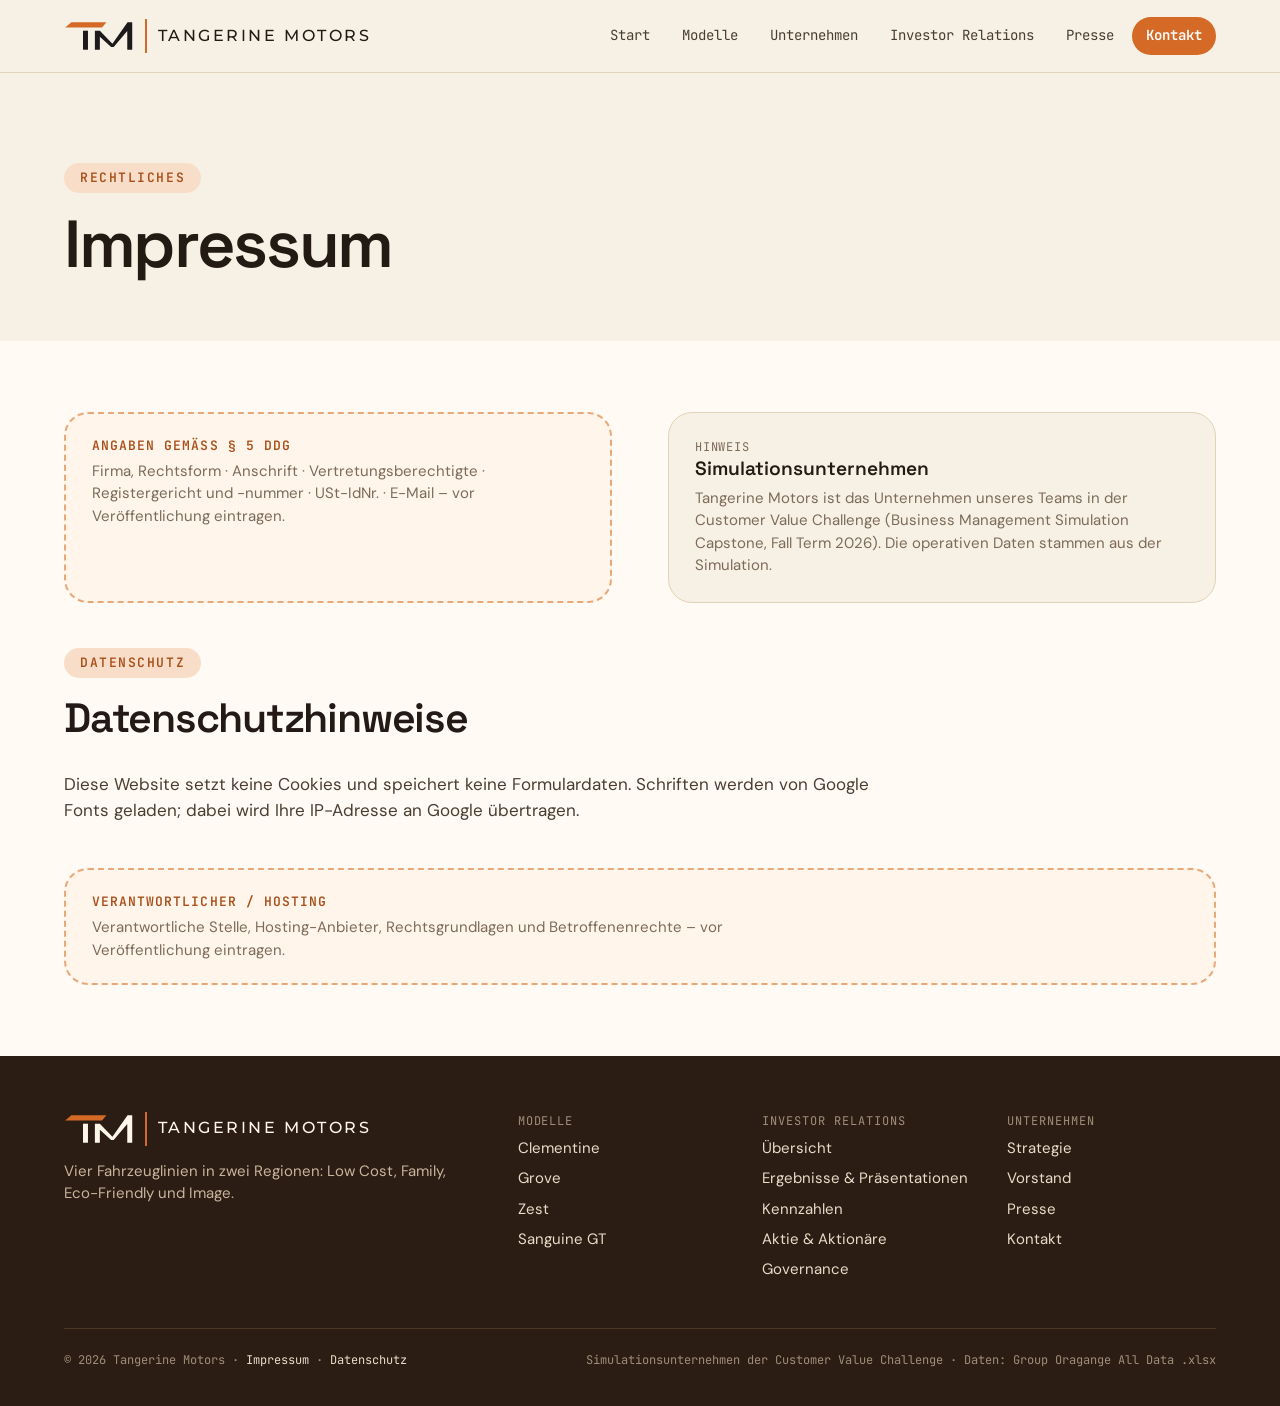
==== commit d6552a56: "Festes Desktop-Layout: keine Mobil-Umbrüche, Mindestbreite 1200 px, dichteres Raster Co-Authored-By:" ====
--- a/impressum.html
+++ b/impressum.html
@@ -2,7 +2,7 @@
 <html lang="de">
 <head>
 <meta charset="utf-8">
-<meta name="viewport" content="width=device-width, initial-scale=1">
+<meta name="viewport" content="width=1280">
 <title>Impressum &amp; Datenschutz – Tangerine Motors</title>
 <meta name="description" content="Impressum und Datenschutzhinweise.">
 <meta name="theme-color" content="#F7F0E4">
--- a/assets/site.css
+++ b/assets/site.css
@@ -5,7 +5,7 @@
   --ink:#231A13; --text:#4A3D31; --muted:#7D6B5A; --faint:#A08D79;
   --orange:#D46A26; --orange-deep:#A9501A; --orange-soft:#F8DEC9; --espresso:#2B1D14; --cream-on-dark:#F4E7D3;
   --brand:'Montserrat', Arial, sans-serif; --display:'Space Grotesk', Arial, sans-serif; --body:'DM Sans', Arial, sans-serif; --mono:'JetBrains Mono','Courier New',monospace;
-  --pad:clamp(20px,6vw,112px); --radius:28px; --max:1320px;
+  --pad:64px; --radius:24px; --max:1440px;
 }
 *{box-sizing:border-box;margin:0;padding:0;min-width:0}
 html{scroll-behavior:smooth;scroll-padding-top:120px}
@@ -18,7 +18,7 @@
 .skip:focus{left:8px}
 
 h1,h2,h3{font-family:var(--display);color:var(--ink);font-weight:600;text-wrap:balance}
-h1{font-size:clamp(42px,6.4vw,96px);line-height:1;letter-spacing:-.035em}
+h1{font-size:clamp(56px,5.2vw,84px);line-height:1;letter-spacing:-.035em}
 h2{font-size:clamp(28px,3.2vw,46px);line-height:1.1;letter-spacing:-.03em;margin-bottom:clamp(20px,2.4vw,36px);max-width:24ch}
 h3{font-size:clamp(19px,1.5vw,24px);line-height:1.25;margin-bottom:6px}
 p{max-width:70ch}
@@ -34,7 +34,7 @@
 .na{color:var(--faint);font-style:italic}
 
 .wrap{max-width:calc(var(--max) + 2*var(--pad));margin:0 auto;padding:0 var(--pad)}
-section{padding:clamp(56px,7vw,112px) 0}
+section{padding:clamp(64px,5.5vw,96px) 0}
 section.paper{background:var(--paper)}
 section.dark{background:var(--espresso);color:var(--cream-on-dark)}
 section.dark h1,section.dark h2,section.dark h3{color:#FFF6EA}
@@ -52,8 +52,8 @@
 .grid2{display:grid;grid-template-columns:repeat(2,minmax(0,1fr));gap:32px 56px}
 .grid3{display:grid;grid-template-columns:repeat(3,minmax(0,1fr));gap:28px 40px}
 .grid4{display:grid;grid-template-columns:repeat(4,minmax(0,1fr));gap:20px}
-@media (max-width:1000px){.grid3,.grid4{grid-template-columns:repeat(2,minmax(0,1fr))}}
-@media (max-width:640px){.grid2,.grid3,.grid4{grid-template-columns:1fr}}
+
+
 .card{background:var(--paper);border:1px solid var(--line);border-radius:var(--radius);padding:clamp(22px,2vw,32px)}
 section.paper .card{background:var(--bg)}
 .card.hl{background:var(--orange-soft);border-color:#F6C29C}
@@ -74,13 +74,8 @@
 .nav a:hover{color:var(--ink);background:var(--card)}
 .nav a[aria-current="page"]{background:var(--ink);color:var(--bg)}
 .nav a.cta{background:var(--orange);color:#fff;font-weight:600}
-.nav-toggle{display:none;background:var(--card);border:0;color:var(--ink);font-family:var(--mono);font-size:14px;padding:10px 18px;border-radius:40px;cursor:pointer;min-height:44px}
-@media (max-width:1020px){
-  .nav-toggle{display:block}
-  .nav{display:none;position:absolute;top:72px;left:0;right:0;flex-direction:column;align-items:stretch;background:var(--bg);border-bottom:1px solid var(--line);padding:14px var(--pad) 22px}
-  .nav.open{display:flex}
-  .nav a{font-size:17px;padding:13px 18px}
-}
+.nav-toggle{display:none!important;background:var(--card);border:0;color:var(--ink);font-family:var(--mono);font-size:14px;padding:10px 18px;border-radius:40px;cursor:pointer;min-height:44px}
+
 /* IR-Unternavigation */
 .subnav{background:var(--ink);position:sticky;top:72px;z-index:40}
 .subnav .wrap{display:flex;gap:4px;overflow-x:auto;scrollbar-width:none;padding-top:10px;padding-bottom:10px;align-items:center}
@@ -102,11 +97,11 @@
 /* Hero */
 .hero{padding-top:clamp(56px,7vw,120px);padding-bottom:0;overflow:hidden}
 .hero-grid{display:grid;grid-template-columns:1.05fr 1fr;gap:40px;align-items:end}
-@media (max-width:900px){.hero-grid{grid-template-columns:1fr}}
+
 .hero .car{width:100%;max-width:640px;margin-left:auto}
 .road{height:3px;background:linear-gradient(90deg,transparent,var(--orange) 20%,var(--orange) 80%,transparent);margin-top:-4px;opacity:.6}
 .ticker{display:grid;grid-template-columns:repeat(4,minmax(0,1fr));gap:24px;margin-top:48px;padding:28px 0 40px;border-top:1px solid var(--line)}
-@media (max-width:760px){.ticker{grid-template-columns:repeat(2,minmax(0,1fr))}}
+
 
 /* Balken (Segmentmix, wie Agenda-Folie) */
 .bar{display:flex;gap:5px;border-radius:40px;overflow:hidden}
@@ -114,13 +109,13 @@
 .seg:nth-child(even){background:var(--card2)}
 .seg.on{background:var(--orange);color:#fff}
 .under{display:flex;gap:5px;margin-top:16px}
-@media (max-width:700px){.under{display:none}.bar{flex-direction:column;border-radius:20px}.bar .seg{flex:none!important;text-align:left;padding:14px 20px}.seg span{display:inline}}
+
 .seg span{display:none;font-weight:400;margin-left:8px}
 
 /* Modellkarten */
 .models{display:grid;grid-template-columns:repeat(4,minmax(0,1fr));gap:18px}
-@media (max-width:1100px){.models{grid-template-columns:repeat(2,minmax(0,1fr))}}
-@media (max-width:560px){.models{grid-template-columns:1fr}}
+
+
 .model-card{background:var(--paper);border:1px solid var(--line);border-radius:var(--radius);padding:24px;text-decoration:none;display:flex;flex-direction:column;gap:8px;transition:transform .2s,border-color .2s}
 .model-card:hover{transform:translateY(-3px);border-color:var(--orange)}
 .model-card .car{margin:10px -6px}
@@ -137,12 +132,12 @@
 section.dark .seg-toggle button[aria-pressed="true"]{background:var(--orange);color:#fff}
 .model{display:grid;grid-template-columns:1fr 1.1fr;gap:clamp(28px,4vw,64px);padding:clamp(44px,5vw,80px) 0;border-top:1px solid var(--line)}
 .model:first-of-type{border-top:0}
-@media (max-width:900px){.model{grid-template-columns:1fr}}
+
 .stage{background:radial-gradient(120% 90% at 50% 100%,var(--orange-soft) 0%,var(--paper) 70%);border:1px solid var(--line);border-radius:var(--radius);padding:clamp(20px,3vw,48px)}
 .stage img{width:100%;height:auto}
 .share{display:flex;align-items:baseline;gap:12px;flex-wrap:wrap}
 .profile{display:grid;grid-template-columns:repeat(2,minmax(0,1fr));gap:12px 32px;margin-top:14px}
-@media (max-width:520px){.profile{grid-template-columns:1fr}}
+
 .meter .top{display:flex;justify-content:space-between;align-items:baseline;gap:10px}
 .meter .num{font-family:var(--mono);color:var(--ink);font-weight:600;font-size:14px}
 .meter .num .d{font-weight:400;font-size:12px;margin-left:6px;color:var(--muted)}
@@ -175,14 +170,14 @@
 /* Listen */
 .list{list-style:none;border-top:1px solid var(--line)}
 .list li{display:grid;grid-template-columns:150px minmax(0,1fr) auto;gap:20px;align-items:center;padding:18px 0;border-bottom:1px solid var(--line)}
-@media (max-width:680px){.list li{grid-template-columns:1fr;gap:6px}}
+
 .list .date{font-family:var(--mono);color:var(--orange-deep);font-size:14px}
 .list .tag{font-family:var(--mono);font-size:11px;letter-spacing:.05em;color:var(--muted);background:var(--card);border-radius:40px;padding:4px 11px;justify-self:start;white-space:nowrap}
 .list a.dl{font-family:var(--mono);font-size:13px;color:var(--orange-deep);text-decoration:none;font-weight:600;white-space:nowrap}
 
 /* Ergebnis-Karte FY26 */
 .result{display:grid;grid-template-columns:minmax(0,1.2fr) minmax(0,1fr);gap:0;border-radius:var(--radius);overflow:hidden;border:1px solid var(--line);background:var(--paper)}
-@media (max-width:860px){.result{grid-template-columns:1fr}}
+
 .result .cover{background:var(--espresso);padding:clamp(24px,3vw,44px);color:var(--cream-on-dark);display:flex;flex-direction:column;justify-content:space-between;gap:24px;min-height:300px}
 .result .cover .fy{font-family:var(--display);font-weight:600;font-size:clamp(64px,8vw,120px);line-height:.9;color:var(--orange);letter-spacing:-.04em}
 .result .cover h3{color:#FFF6EA}
@@ -211,7 +206,7 @@
 .site-foot{background:var(--espresso);color:#C9B49C;padding:56px 0 36px;font-size:15px}
 .site-foot .brand{color:#FFF6EA}
 .site-foot .cols{display:grid;grid-template-columns:2fr 1fr 1fr 1fr;gap:36px}
-@media (max-width:800px){.site-foot .cols{grid-template-columns:1fr 1fr}}
+
 .site-foot ul{list-style:none}
 .site-foot li{margin:7px 0}
 .site-foot a{text-decoration:none;color:#E9DCC8}
@@ -225,4 +220,8 @@
 .brand .word{font-family:var(--brand);font-weight:500;font-size:16px;letter-spacing:.16em;color:var(--ink)}
 .site-foot .brand .word{color:#FFF6EA}
 .site-foot .brand .mark path:last-child,.site-foot .brand .mark rect{fill:#FFF6EA}
-@media (max-width:420px){.brand .word{font-size:13px;letter-spacing:.12em}}
+
+
+/* Desktop-Layout: feste Mindestbreite, kein Mobil-Umbruch */
+html{overflow-x:auto}
+body{min-width:1200px;overflow-x:visible}
